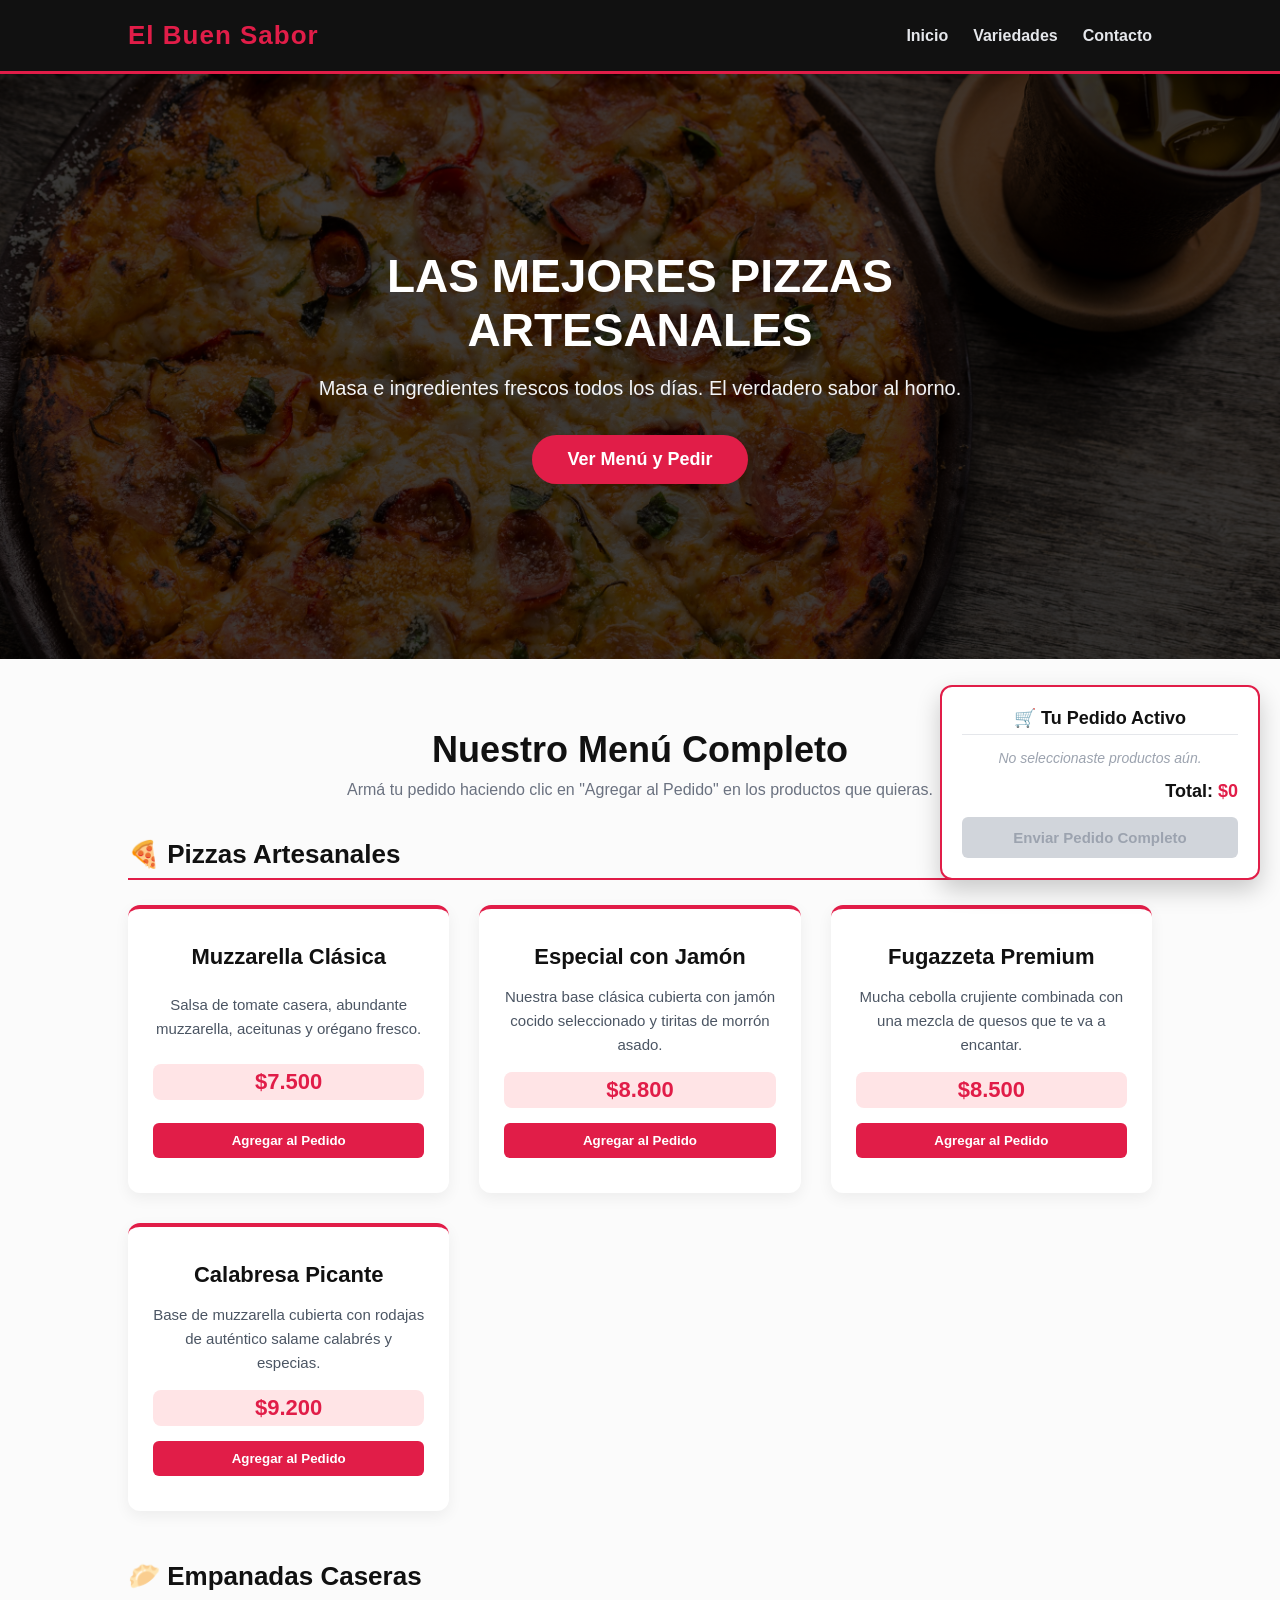
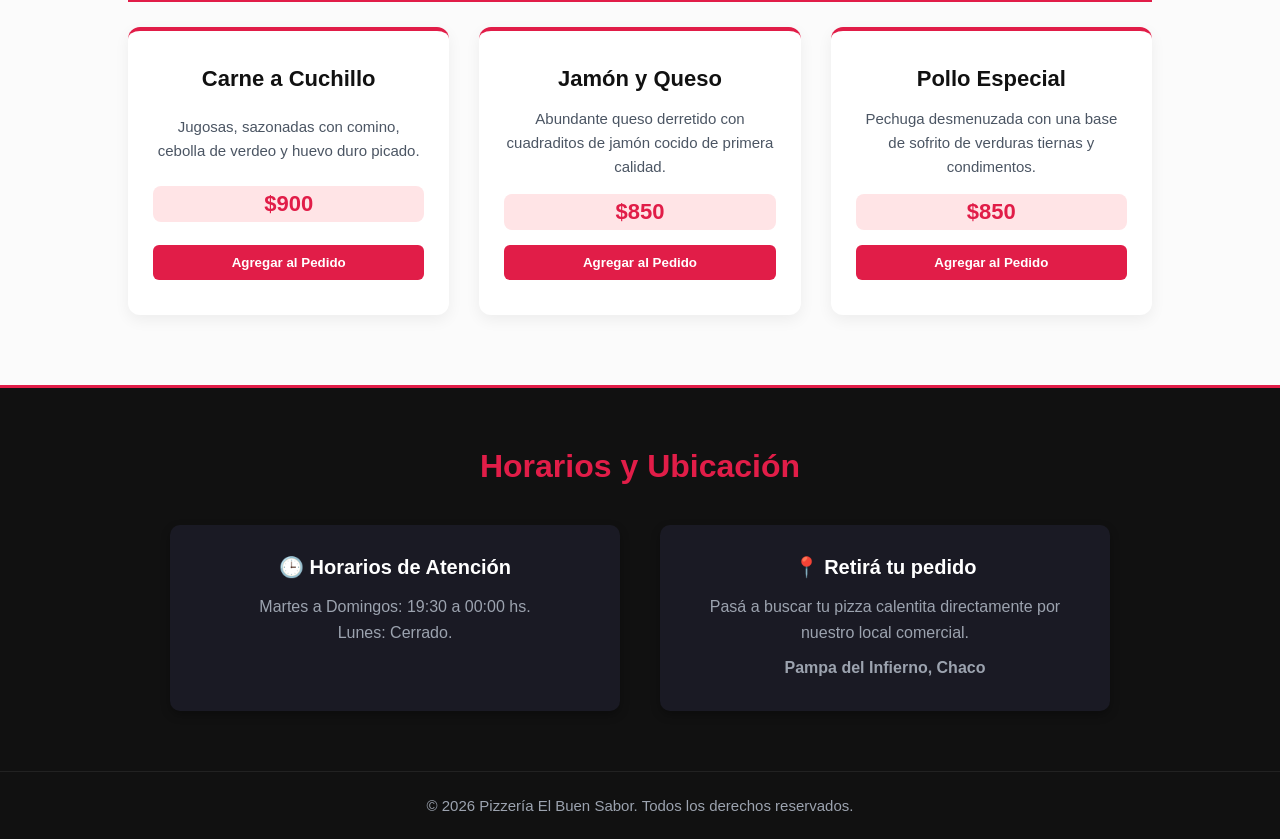
==== index.html @ 55f9e3a1 "Add files via upload" ====
<!DOCTYPE html>
<html lang="es">
<head>
    <meta charset="UTF-8">
    <meta name="viewport" content="width=device-width, initial-scale=1.0">
    <title>Pizzería El Buen Sabor</title>
    <link rel="stylesheet" href="styles.css">
</head>
<body>

    <!-- Navegación -->
    <header class="navbar">
        <div class="logo">El Buen Sabor</div>
        <nav>
            <ul class="nav-links">
                <li><a href="#inicio">Inicio</a></li>
                <li><a href="#variedades">Variedades</a></li>
                <li><a href="#contacto">Contacto</a></li>
            </ul>
        </nav>
    </header>

    <!-- Sección Principal (Hero) -->
    <section id="inicio" class="hero">
        <div class="hero-content">
            <h1>Las mejores pizzas artesanales</h1>
            <p>Masa e ingredientes frescos todos los días. El verdadero sabor al horno.</p>
            <a href="#variedades" class="btn">Ver Menú y Pedir</a>
        </div>
    </section>

    <!-- Menú / Variedades Interactivo -->
    <section id="variedades" class="services">
        <h2>Nuestro Menú Completo</h2>
        <p style="margin-bottom: 40px; color: #6b7280; font-size: 16px;">Armá tu pedido haciendo clic en "Agregar al Pedido" en los productos que quieras.</p>
        
        <!-- CATEGORÍA: PIZZAS -->
        <h3 class="menu-category-title">🍕 Pizzas Artesanales</h3>
        <div class="grid-container">
            <div class="card">
                <h3>Muzzarella Clásica</h3>
                <p>Salsa de tomate casera, abundante muzzarella, aceitunas y orégano fresco.</p>
                <div class="price">$7.500</div>
                <button class="btn-sm" onclick="agregarAlPedido('Muzzarella Clásica', 7500)">Agregar al Pedido</button>
            </div>
            <div class="card">
                <h3>Especial con Jamón</h3>
                <p>Nuestra base clásica cubierta con jamón cocido seleccionado y tiritas de morrón asado.</p>
                <div class="price">$8.800</div>
                <button class="btn-sm" onclick="agregarAlPedido('Especial con Jamón', 8800)">Agregar al Pedido</button>
            </div>
            <div class="card">
                <h3>Fugazzeta Premium</h3>
                <p>Mucha cebolla crujiente combinada con una mezcla de quesos que te va a encantar.</p>
                <div class="price">$8.500</div>
                <button class="btn-sm" onclick="agregarAlPedido('Fugazzeta Premium', 8500)">Agregar al Pedido</button>
            </div>
            <div class="card">
                <h3>Calabresa Picante</h3>
                <p>Base de muzzarella cubierta con rodajas de auténtico salame calabrés y especias.</p>
                <div class="price">$9.200</div>
                <button class="btn-sm" onclick="agregarAlPedido('Calabresa Picante', 9200)">Agregar al Pedido</button>
            </div>
        </div>

        <!-- CATEGORÍA: EMPANADAS -->
        <h3 class="menu-category-title" style="margin-top: 50px;">🥟 Empanadas Caseras</h3>
        <div class="grid-container">
            <div class="card">
                <h3>Carne a Cuchillo</h3>
                <p>Jugosas, sazonadas con comino, cebolla de verdeo y huevo duro picado.</p>
                <div class="price">$900</div>
                <button class="btn-sm" onclick="agregarAlPedido('Empanada Carne a Cuchillo', 900)">Agregar al Pedido</button>
            </div>
            <div class="card">
                <h3>Jamón y Queso</h3>
                <p>Abundante queso derretido con cuadraditos de jamón cocido de primera calidad.</p>
                <div class="price">$850</div>
                <button class="btn-sm" onclick="agregarAlPedido('Empanada Jamón y Queso', 850)">Agregar al Pedido</button>
            </div>
            <div class="card">
                <h3>Pollo Especial</h3>
                <p>Pechuga desmenuzada con una base de sofrito de verduras tiernas y condimentos.</p>
                <div class="price">$850</div>
                <button class="btn-sm" onclick="agregarAlPedido('Empanada Pollo Especial', 850)">Agregar al Pedido</button>
            </div>
        </div>
    </section>

    <!-- Sección de Horarios, Contacto y Dirección -->
    <section id="contacto" class="info-section">
        <h2>Horarios y Ubicación</h2>
        <div class="info-container">
            <div class="info-box">
                <h4>🕒 Horarios de Atención</h4>
                <p>Martes a Domingos: 19:30 a 00:00 hs.</p>
                <p>Lunes: Cerrado.</p>
            </div>
            <div class="info-box">
                <h4>📍 Retirá tu pedido</h4>
                <p>Pasá a buscar tu pizza calentita directamente por nuestro local comercial.</p>
                <p class="address-text">Pampa del Infierno, Chaco</p>
            </div>
        </div>
    </section>

    <!-- SECCIÓN FLOTANTE DEL CARRITO -->
    <div id="carrito-flotante" class="carrito-container">
        <h4>🛒 Tu Pedido Activo</h4>
        <ul id="lista-pedido">
            <li id="carrito-vacio-msg">No seleccionaste productos aún.</li>
        </ul>
        <div class="total-pedido">Total: <span id="total-precio">$0</span></div>
        <button id="btn-enviar-wa" class="btn-enviar" onclick="enviarPedidoWhatsApp()" disabled>Enviar Pedido Completo</button>
    </div>

    <footer>
        <p>&copy; 2026 Pizzería El Buen Sabor. Todos los derechos reservados.</p>
    </footer>

    <!-- INTERACTIVIDAD CON JAVASCRIPT SIN ERRORES -->
    <script>
        var pedido = [];
        var total = 0;

        function agregarAlPedido(nombre, precio) {
            var idUnico = Date.now() + Math.random();
            pedido.push({ id: idUnico, nombre: nombre, precio: precio });
            total = total + precio;
            actualizarInterfazCarrito();
        }

        function eliminarDelPedido(idProducto, precioProducto) {
            pedido = pedido.filter(function(item) {
                return item.id !== idProducto;
            });
            total = total - precioProducto;
            if (total < 0) {
                total = 0;
            }
            actualizarInterfazCarrito();
        }

        function actualizarInterfazCarrito() {
            var listaHTML = document.getElementById('lista-pedido');
            var totalHTML = document.getElementById('total-precio');
            var botonEnviar = document.getElementById('btn-enviar-wa');
            
            listaHTML.innerHTML = '';
            
            if (pedido.length === 0) {
                listaHTML.innerHTML = '<li id="carrito-vacio-msg">No seleccionaste productos aún.</li>';
                botonEnviar.disabled = true;
            } else {
                pedido.forEach(function(item) {
                    var li = document.createElement('li');
                    li.className = 'carrito-item';
                    
                    var span = document.createElement('span');
                    span.textContent = item.nombre + " - $" + item.precio;
                    
                    var botonEliminar = document.createElement('button');
                    botonEliminar.textContent = '❌';
                    botonEliminar.className = 'btn-eliminar';
                    botonEliminar.onclick = function() {
                        eliminarDelPedido(item.id, item.precio);
                    };
                    
                    li.appendChild(span);
                    li.appendChild(botonEliminar);
                    listaHTML.appendChild(li);
                });
                botonEnviar.disabled = false;
            }
            
            totalHTML.textContent = "$" + total;
        }

               function enviarPedidoWhatsApp() {
            if (pedido.length === 0) return;
            
            var mensaje = "¡Hola! Me gustaría realizar el siguiente pedido en Pizzería El Buen Sabor 🍕:\n\n";
            
            pedido.forEach(function(item, index) {
                mensaje = mensaje + (index + 1) + ". " + item.nombre + " ($" + item.precio + ")\n";
            });
            
            mensaje = mensaje + "\n💰 *Total a pagar:* $" + total + "\n\n¡Muchas gracias!";
            
            var textoLimpio = encodeURIComponent(mensaje);
            var urlFinal = "https://wa.me" + textoLimpio;
            
            // CAMBIO INFALIBLE: Cambia la página actual hacia WhatsApp de forma nativa sin abrir ventanas extrañas
            window.location.href = urlFinal;
        }

    </script>
</body>
</html>
---- styles.css ----
/* 1. Reseteo y Tipografia */
* {
    margin: 0;
    padding: 0;
    box-sizing: border-box;
    font-family: 'Segoe UI', Arial, sans-serif;
}

/* 2. Barra de Navegacion */
.navbar {
    display: flex;
    justify-content: space-between;
    align-items: center;
    background-color: #111111;
    padding: 20px 10%;
    color: white;
    border-bottom: 3px solid #e11d48;
}

.logo {
    font-size: 26px;
    font-weight: bold;
    color: #e11d48;
    letter-spacing: 1px;
}

.nav-links {
    list-style: none;
    display: flex;
    gap: 25px;
}

.nav-links a {
    color: #e5e7eb;
    text-decoration: none;
    font-weight: 600;
    transition: color 0.3s;
}

.nav-links a:hover {
    color: #e11d48;
}

/* 3. Seccion Principal (Hero) */
.hero {
    background: linear-gradient(rgba(0, 0, 0, 0.75), rgba(0, 0, 0, 0.75)), 
                url('fondo.jpg') no-repeat center center/cover;
    height: 65vh;
    display: flex;
    justify-content: center;
    align-items: center;
    text-align: center;
    color: white;
    padding: 0 20px;
}

.hero-content {
    max-width: 750px;
    margin: 0 auto;
}

.hero-content h1 {
    font-size: 46px;
    margin-bottom: 20px;
    color: #ffffff;
    text-transform: uppercase;
}

.hero-content p {
    font-size: 20px;
    margin-bottom: 35px;
    color: #f3f4f6;
}

.btn {
    display: inline-block;
    background-color: #e11d48;
    color: white;
    padding: 14px 35px;
    text-decoration: none;
    font-weight: bold;
    font-size: 18px;
    border-radius: 50px;
    transition: transform 0.3s, background 0.3s;
}

.btn:hover {
    background-color: #be123c;
    transform: scale(1.05);
}

/* 4. Seccion de Especialidades */
.services {
    padding: 70px 10%;
    text-align: center;
    background-color: #fbfbfb;
}

.services h2 {
    margin-bottom: 10px;
    font-size: 36px;
    color: #111111;
}

.menu-category-title {
    font-size: 26px;
    color: #111111;
    margin-top: 40px;
    margin-bottom: 25px;
    text-align: left;
    border-bottom: 2px solid #e11d48;
    padding-bottom: 8px;
    font-weight: 700;
}

.grid-container {
    display: grid;
    grid-template-columns: repeat(auto-fit, minmax(280px, 1fr));
    gap: 30px;
}

.card {
    background-color: white;
    padding: 35px 25px;
    border-radius: 12px;
    box-shadow: 0 5px 15px rgba(0, 0, 0, 0.06);
    border-top: 4px solid #e11d48;
    text-align: center;
    
    /* NUEVO: Esto estira el contenido y empuja el botón abajo */
    display: flex;
    flex-direction: column;
    justify-content: space-between;
}


.card h3 {
    margin-bottom: 15px;
    font-size: 22px;
    color: #111111;
}

.card p {
    color: #4b5563;
    line-height: 1.6;
    font-size: 15px;
    margin-bottom: 15px;
}

.price {
    display: inline-block;
    font-size: 22px;
    font-weight: bold;
    color: #e11d48;
    background-color: #ffe4e6;
    padding: 5px 15px;
    border-radius: 8px;
    margin-bottom: 15px;
}

.btn-sm {
    display: block;
    width: 100%;
    background-color: #e11d48;
    color: white;
    padding: 10px;
    border: none;
    font-weight: bold;
    border-radius: 6px;
    cursor: pointer;
    transition: background 0.3s;
}

.btn-sm:hover {
    background-color: #be123c;
}

/* 5. Seccion de Informacion (Horarios) */
.info-section {
    padding: 60px 10%;
    text-align: center;
    background-color: #111111;
    color: white;
    border-top: 3px solid #e11d48;
}

.info-section h2 {
    margin-bottom: 40px;
    font-size: 32px;
    color: #e11d48;
}

.info-container {
    display: flex;
    justify-content: center;
    gap: 40px;
    flex-wrap: wrap;
}

.info-box {
    background-color: #1a1a24;
    padding: 30px;
    border-radius: 10px;
    min-width: 280px;
    flex: 1;
    max-width: 450px;
    box-shadow: 0 4px 10px rgba(0,0,0,0.3);
}

.info-box h4 {
    color: white;
    font-size: 20px;
    margin-bottom: 15px;
}

.info-box p {
    color: #9ca3af;
    line-height: 1.6;
    font-size: 16px;
}

.address-text {
    margin-top: 10px;
    font-weight: bold;
    color: #ffffff;
}

/* 6. Contenedor Flotante del Carrito Fijo */
.carrito-container {
    position: fixed;
    bottom: 20px;
    right: 20px;
    background-color: #ffffff;
    border: 2px solid #e11d48;
    border-radius: 12px;
    width: 320px;
    max-height: 400px;
    padding: 20px;
    box-shadow: 0 10px 25px rgba(0,0,0,0.2);
    z-index: 1000;
    display: flex;
    flex-direction: column;
}

.carrito-container h4 {
    color: #111111;
    font-size: 18px;
    margin-bottom: 15px;
    border-bottom: 1px solid #e5e7eb;
    padding-bottom: 5px;
    text-align: center;
}

#lista-pedido {
    list-style: none;
    overflow-y: auto;
    margin-bottom: 15px;
    max-height: 180px;
}

.carrito-item {
    display: flex;
    justify-content: space-between;
    align-items: center;
    font-size: 14px;
    color: #374151;
    margin-bottom: 8px;
    border-left: 3px solid #e11d48;
    padding-left: 8px;
    text-align: left;
}

.btn-eliminar {
    background: none;
    border: none;
    cursor: pointer;
    font-size: 12px;
    padding: 2px 5px;
    border-radius: 4px;
}

.btn-eliminar:hover {
    background-color: #f3f4f6;
}

#carrito-vacio-msg {
    font-size: 14px;
    color: #9ca3af;
    font-style: italic;
    text-align: center;
}

.total-pedido {
    font-size: 18px;
    font-weight: bold;
    color: #111111;
    margin-bottom: 15px;
    text-align: right;
}

.total-pedido span {
    color: #e11d48;
}

.btn-enviar {
    background-color: #25d366;
    color: white;
    border: none;
    padding: 12px;
    font-weight: bold;
    font-size: 15px;
    border-radius: 6px;
    cursor: pointer;
    width: 100%;
    transition: background 0.3s;
}

.btn-enviar:hover:not(:disabled) {
    background-color: #1ebd58;
}

.btn-enviar:disabled {
    background-color: #d1d5db;
    color: #9ca3af;
    cursor: not-allowed;
}

/* 7. Pie de Pagina */
footer {
    background-color: #111111;
    color: #9ca3af;
    text-align: center;
    padding: 25px;
    font-size: 15px;
    border-top: 1px solid #222222;
}
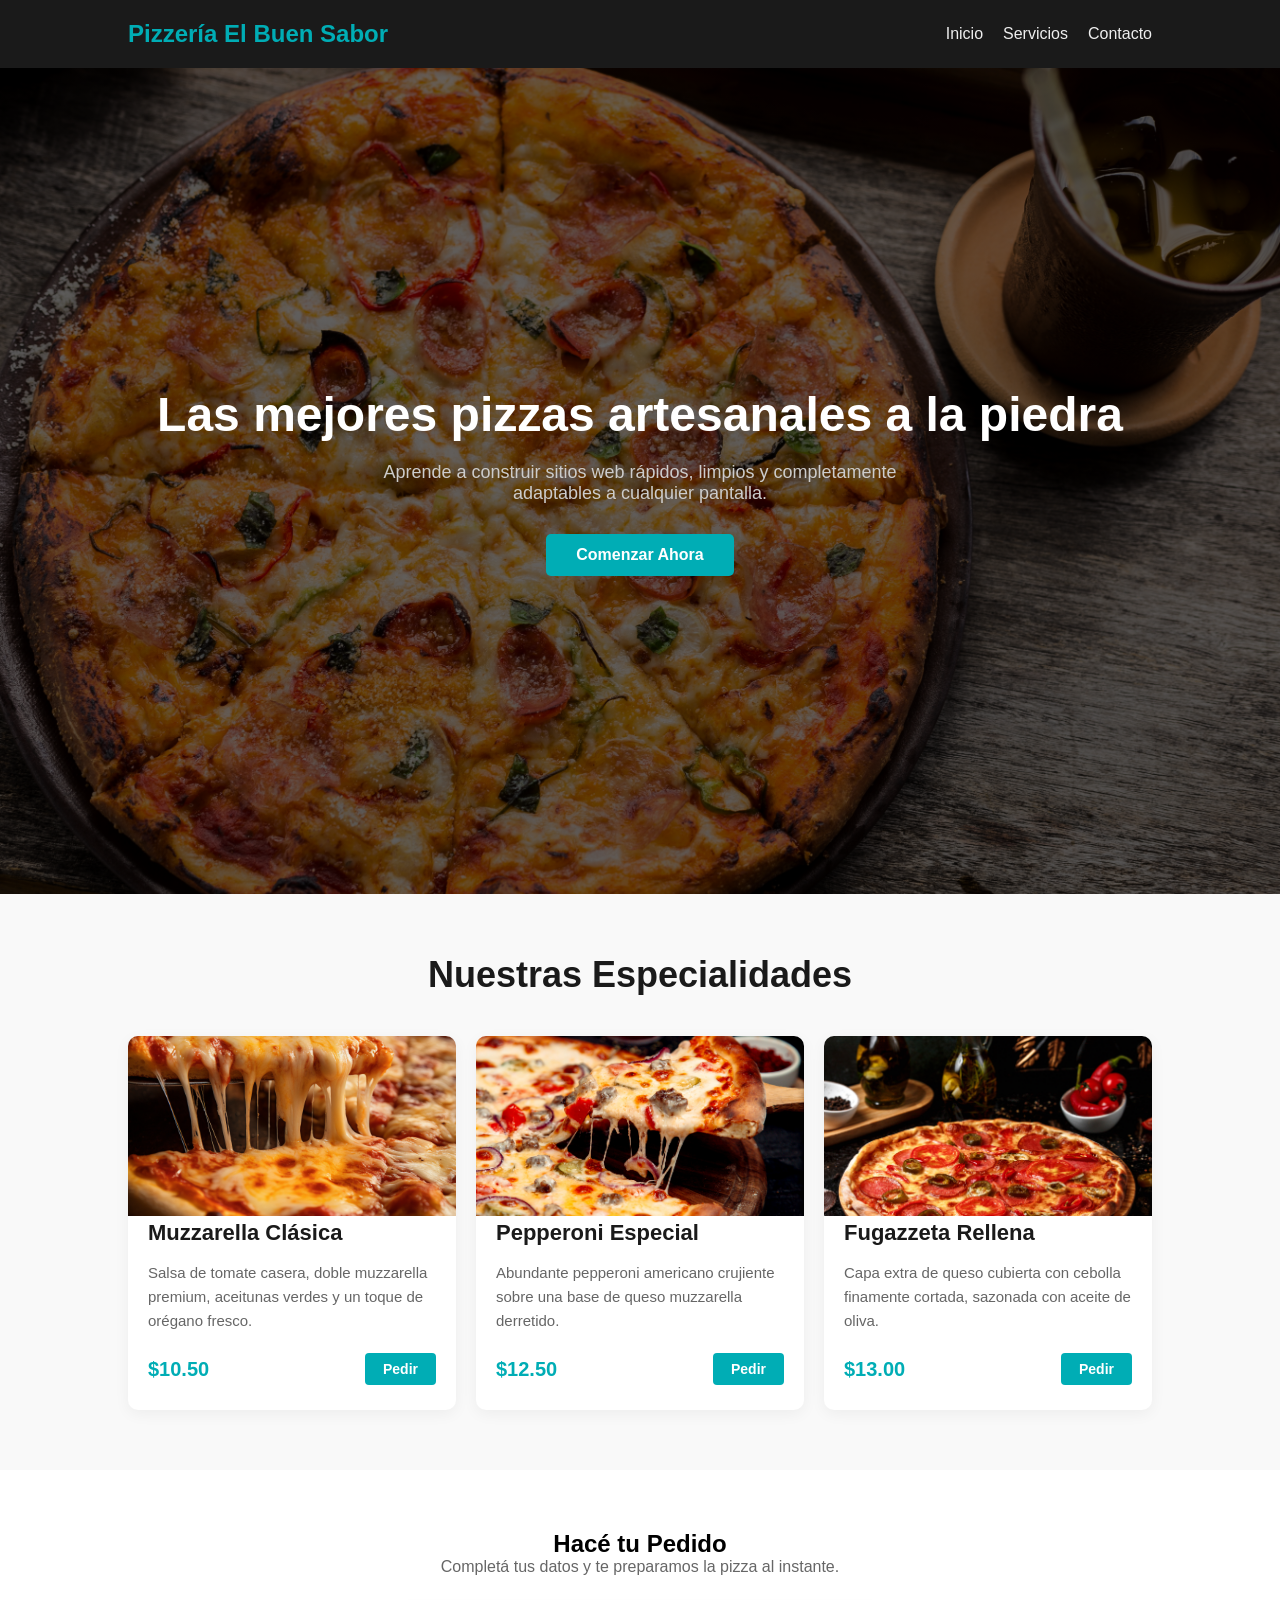
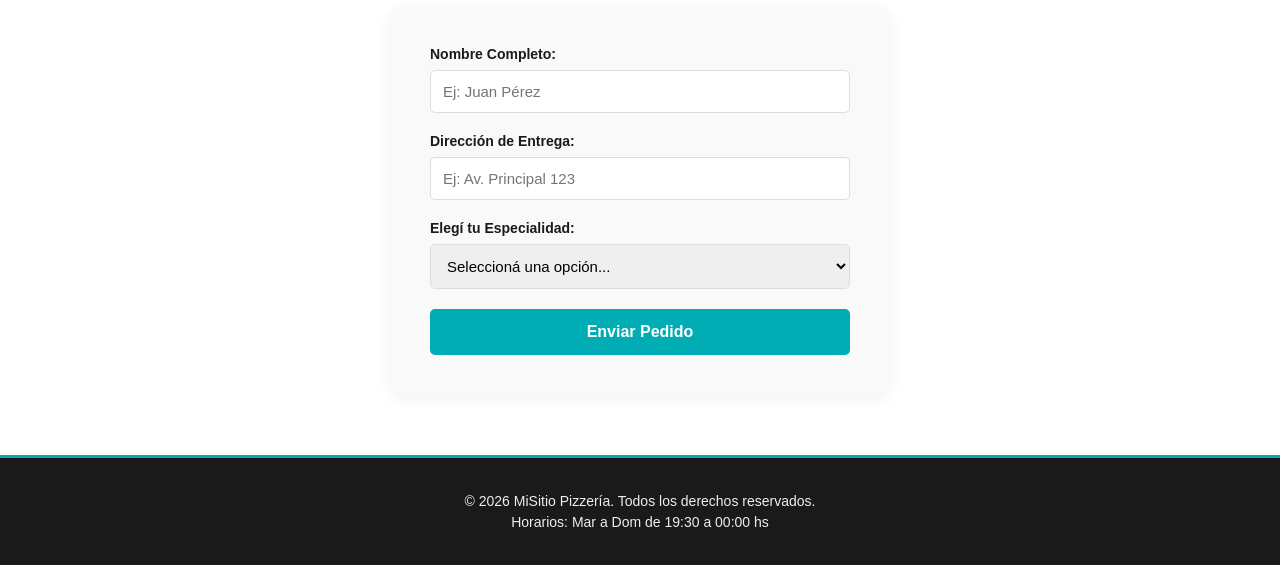
==== commit d1fbdb67: "Add files via upload" ====
--- a/index.html
+++ b/index.html
@@ -3,197 +3,112 @@
 <head>
     <meta charset="UTF-8">
     <meta name="viewport" content="width=device-width, initial-scale=1.0">
-    <title>Pizzería El Buen Sabor</title>
-    <link rel="stylesheet" href="styles.css">
+    <title>Mi Primera Página Web</title>
+    <link rel="stylesheet" href="style.css">
 </head>
 <body>
 
-    <!-- Navegación -->
+    <!-- Menú de navegación -->
     <header class="navbar">
-        <div class="logo">El Buen Sabor</div>
+        <div class="logo">Pizzería El Buen Sabor</div>
         <nav>
-            <ul class="nav-links">
-                <li><a href="#inicio">Inicio</a></li>
-                <li><a href="#variedades">Variedades</a></li>
-                <li><a href="#contacto">Contacto</a></li>
-            </ul>
-        </nav>
+<ul class="nav-links">
+    <li><a href="index.html">Inicio</a></li>
+    <li><a href="#especialidades">Servicios</a></li>
+    <li><a href="contacto.html">Contacto</a></li>
+</ul>
+
     </header>
 
     <!-- Sección Principal (Hero) -->
-    <section id="inicio" class="hero">
+    <section class="hero">
         <div class="hero-content">
-            <h1>Las mejores pizzas artesanales</h1>
-            <p>Masa e ingredientes frescos todos los días. El verdadero sabor al horno.</p>
-            <a href="#variedades" class="btn">Ver Menú y Pedir</a>
+            <h1>Las mejores pizzas artesanales a la piedra</h1>
+            <p>Aprende a construir sitios web rápidos, limpios y completamente adaptables a cualquier pantalla.</p>
+            <a href="#" class="btn">Comenzar Ahora</a>
         </div>
     </section>
+    <!-- Sección de Menú / Productos -->
+       <!-- Sección de Menú / Productos Actualizada -->
+    <section class="menu-section">
+        <h2>Nuestras Especialidades</h2>
+        <div class="cards-container">
+            
+            <!-- Tarjeta 1 -->
+            <div class="card">
+                <img src="pizza1.jpg" alt="Muzzarella" class="card-img">
+                <h3>Muzzarella Clásica</h3>
+                <p>Salsa de tomate casera, doble muzzarella premium, aceitunas verdes y un toque de orégano fresco.</p>
+                <div class="card-footer-item">
+                    <span class="price">$10.50</span>
+                    <a href="#" class="btn-card">Pedir</a>
+                </div>
+            </div>
 
-    <!-- Menú / Variedades Interactivo -->
-    <section id="variedades" class="services">
-        <h2>Nuestro Menú Completo</h2>
-        <p style="margin-bottom: 40px; color: #6b7280; font-size: 16px;">Armá tu pedido haciendo clic en "Agregar al Pedido" en los productos que quieras.</p>
-        
-        <!-- CATEGORÍA: PIZZAS -->
-        <h3 class="menu-category-title">🍕 Pizzas Artesanales</h3>
-        <div class="grid-container">
+            <!-- Tarjeta 2 -->
             <div class="card">
-                <h3>Muzzarella Clásica</h3>
-                <p>Salsa de tomate casera, abundante muzzarella, aceitunas y orégano fresco.</p>
-                <div class="price">$7.500</div>
-                <button class="btn-sm" onclick="agregarAlPedido('Muzzarella Clásica', 7500)">Agregar al Pedido</button>
+                <img src="pizza2.jpg" alt="Pepperoni" class="card-img">
+                <h3>Pepperoni Especial</h3>
+                <p>Abundante pepperoni americano crujiente sobre una base de queso muzzarella derretido.</p>
+                <div class="card-footer-item">
+                    <span class="price">$12.50</span>
+                    <a href="#" class="btn-card">Pedir</a>
+                </div>
             </div>
+
+            <!-- Tarjeta 3 -->
             <div class="card">
-                <h3>Especial con Jamón</h3>
-                <p>Nuestra base clásica cubierta con jamón cocido seleccionado y tiritas de morrón asado.</p>
-                <div class="price">$8.800</div>
-                <button class="btn-sm" onclick="agregarAlPedido('Especial con Jamón', 8800)">Agregar al Pedido</button>
+                <img src="pizza3.jpg" alt="Fugazzeta" class="card-img">
+                <h3>Fugazzeta Rellena</h3>
+                <p>Capa extra de queso cubierta con cebolla finamente cortada, sazonada con aceite de oliva.</p>
+                <div class="card-footer-item">
+                    <span class="price">$13.00</span>
+                    <a href="#" class="btn-card">Pedir</a>
+                </div>
             </div>
-            <div class="card">
-                <h3>Fugazzeta Premium</h3>
-                <p>Mucha cebolla crujiente combinada con una mezcla de quesos que te va a encantar.</p>
-                <div class="price">$8.500</div>
-                <button class="btn-sm" onclick="agregarAlPedido('Fugazzeta Premium', 8500)">Agregar al Pedido</button>
-            </div>
-            <div class="card">
-                <h3>Calabresa Picante</h3>
-                <p>Base de muzzarella cubierta con rodajas de auténtico salame calabrés y especias.</p>
-                <div class="price">$9.200</div>
-                <button class="btn-sm" onclick="agregarAlPedido('Calabresa Picante', 9200)">Agregar al Pedido</button>
-            </div>
-        </div>
 
-        <!-- CATEGORÍA: EMPANADAS -->
-        <h3 class="menu-category-title" style="margin-top: 50px;">🥟 Empanadas Caseras</h3>
-        <div class="grid-container">
-            <div class="card">
-                <h3>Carne a Cuchillo</h3>
-                <p>Jugosas, sazonadas con comino, cebolla de verdeo y huevo duro picado.</p>
-                <div class="price">$900</div>
-                <button class="btn-sm" onclick="agregarAlPedido('Empanada Carne a Cuchillo', 900)">Agregar al Pedido</button>
-            </div>
-            <div class="card">
-                <h3>Jamón y Queso</h3>
-                <p>Abundante queso derretido con cuadraditos de jamón cocido de primera calidad.</p>
-                <div class="price">$850</div>
-                <button class="btn-sm" onclick="agregarAlPedido('Empanada Jamón y Queso', 850)">Agregar al Pedido</button>
-            </div>
-            <div class="card">
-                <h3>Pollo Especial</h3>
-                <p>Pechuga desmenuzada con una base de sofrito de verduras tiernas y condimentos.</p>
-                <div class="price">$850</div>
-                <button class="btn-sm" onclick="agregarAlPedido('Empanada Pollo Especial', 850)">Agregar al Pedido</button>
-            </div>
         </div>
     </section>
+        <!-- Sección del Formulario de Pedido -->
+    <section class="order-section">
+        <h2>Hacé tu Pedido</h2>
+        <p class="order-subtitle">Completá tus datos y te preparamos la pizza al instante.</p>
+        
+        <form class="order-form">
+            <div class="form-group">
+                <label for="name">Nombre Completo:</label>
+                <input type="text" id="name" placeholder="Ej: Juan Pérez" required>
+            </div>
 
-    <!-- Sección de Horarios, Contacto y Dirección -->
-    <section id="contacto" class="info-section">
-        <h2>Horarios y Ubicación</h2>
-        <div class="info-container">
-            <div class="info-box">
-                <h4>🕒 Horarios de Atención</h4>
-                <p>Martes a Domingos: 19:30 a 00:00 hs.</p>
-                <p>Lunes: Cerrado.</p>
+            <div class="form-group">
+                <label for="address">Dirección de Entrega:</label>
+                <input type="text" id="address" placeholder="Ej: Av. Principal 123" required>
             </div>
-            <div class="info-box">
-                <h4>📍 Retirá tu pedido</h4>
-                <p>Pasá a buscar tu pizza calentita directamente por nuestro local comercial.</p>
-                <p class="address-text">Pampa del Infierno, Chaco</p>
+
+            <div class="form-group">
+                <label for="pizza-select">Elegí tu Especialidad:</label>
+                <select id="pizza-select" required>
+                    <option value="" disabled selected>Seleccioná una opción...</option>
+                    <option value="muzzarella">Muzzarella Clásica</option>
+                    <option value="pepperoni">Pepperoni Especial</option>
+                    <option value="fugazzeta">Fugazzeta Rellena</option>
+                </select>
             </div>
-        </div>
+
+            <button type="submit" class="btn-submit">Enviar Pedido</button>
+        </form>
     </section>
 
-    <!-- SECCIÓN FLOTANTE DEL CARRITO -->
-    <div id="carrito-flotante" class="carrito-container">
-        <h4>🛒 Tu Pedido Activo</h4>
-        <ul id="lista-pedido">
-            <li id="carrito-vacio-msg">No seleccionaste productos aún.</li>
-        </ul>
-        <div class="total-pedido">Total: <span id="total-precio">$0</span></div>
-        <button id="btn-enviar-wa" class="btn-enviar" onclick="enviarPedidoWhatsApp()" disabled>Enviar Pedido Completo</button>
-    </div>
 
-    <footer>
-        <p>&copy; 2026 Pizzería El Buen Sabor. Todos los derechos reservados.</p>
+    <!-- Pie de Página (Footer) -->
+    <footer class="footer">
+        <div class="footer-content">
+            <p>&copy; 2026 MiSitio Pizzería. Todos los derechos reservados.</p>
+            <p>Horarios: Mar a Dom de 19:30 a 00:00 hs</p>
+        </div>
     </footer>
+    <script src="script.js"></script>
+</body>
 
-    <!-- INTERACTIVIDAD CON JAVASCRIPT SIN ERRORES -->
-    <script>
-        var pedido = [];
-        var total = 0;
-
-        function agregarAlPedido(nombre, precio) {
-            var idUnico = Date.now() + Math.random();
-            pedido.push({ id: idUnico, nombre: nombre, precio: precio });
-            total = total + precio;
-            actualizarInterfazCarrito();
-        }
-
-        function eliminarDelPedido(idProducto, precioProducto) {
-            pedido = pedido.filter(function(item) {
-                return item.id !== idProducto;
-            });
-            total = total - precioProducto;
-            if (total < 0) {
-                total = 0;
-            }
-            actualizarInterfazCarrito();
-        }
-
-        function actualizarInterfazCarrito() {
-            var listaHTML = document.getElementById('lista-pedido');
-            var totalHTML = document.getElementById('total-precio');
-            var botonEnviar = document.getElementById('btn-enviar-wa');
-            
-            listaHTML.innerHTML = '';
-            
-            if (pedido.length === 0) {
-                listaHTML.innerHTML = '<li id="carrito-vacio-msg">No seleccionaste productos aún.</li>';
-                botonEnviar.disabled = true;
-            } else {
-                pedido.forEach(function(item) {
-                    var li = document.createElement('li');
-                    li.className = 'carrito-item';
-                    
-                    var span = document.createElement('span');
-                    span.textContent = item.nombre + " - $" + item.precio;
-                    
-                    var botonEliminar = document.createElement('button');
-                    botonEliminar.textContent = '❌';
-                    botonEliminar.className = 'btn-eliminar';
-                    botonEliminar.onclick = function() {
-                        eliminarDelPedido(item.id, item.precio);
-                    };
-                    
-                    li.appendChild(span);
-                    li.appendChild(botonEliminar);
-                    listaHTML.appendChild(li);
-                });
-                botonEnviar.disabled = false;
-            }
-            
-            totalHTML.textContent = "$" + total;
-        }
-
-               function enviarPedidoWhatsApp() {
-            if (pedido.length === 0) return;
-            
-            var mensaje = "¡Hola! Me gustaría realizar el siguiente pedido en Pizzería El Buen Sabor 🍕:\n\n";
-            
-            pedido.forEach(function(item, index) {
-                mensaje = mensaje + (index + 1) + ". " + item.nombre + " ($" + item.precio + ")\n";
-            });
-            
-            mensaje = mensaje + "\n💰 *Total a pagar:* $" + total + "\n\n¡Muchas gracias!";
-            
-            var textoLimpio = encodeURIComponent(mensaje);
-            var urlFinal = "https://wa.me" + textoLimpio;
-            
-            // CAMBIO INFALIBLE: Cambia la página actual hacia WhatsApp de forma nativa sin abrir ventanas extrañas
-            window.location.href = urlFinal;
-        }
-
-    </script>
 </body>
 </html>
--- a/style.css
+++ b/style.css
@@ -0,0 +1,373 @@
+/* Reseteo básico para limpiar márgenes del navegador */
+* {
+    margin: 0;
+    padding: 0;
+    box-sizing: border-box;
+    font-family: 'Segoe UI', Tahoma, Geneva, Verdana, sans-serif;
+}
+
+/* Estilos de la Barra de Navegación */
+.navbar {
+    display: flex;
+    justify-content: space-between;
+    align-items: center;
+    padding: 20px 10%;
+    background-color: #1a1a1a;
+    color: white;
+}
+
+.logo {
+    font-size: 24px;
+    font-weight: bold;
+    color: #00adb5;
+}
+
+.nav-links {
+    list-style: none;
+    display: flex;
+}
+
+.nav-links li {
+    margin-left: 20px;
+}
+
+.nav-links a {
+    color: #eeeeee;
+    text-decoration: none;
+    font-size: 16px;
+    transition: color 0.3s;
+}
+
+.nav-links a:hover {
+    color: #00adb5;
+}
+
+
+    /* Cambia height por min-height en tu clase .hero */
+.hero {
+    min-height: calc(100vh - 74px); 
+    /* ... el resto del código queda igual ... */
+
+    background: linear-gradient(rgba(0,0,0,0.6), rgba(0,0,0,0.6)), url('fondo.jpg') no-repeat center center/cover;
+
+    display: flex;
+    justify-content: center;
+    align-items: center;
+    text-align: center;
+    color: white;
+    padding: 0 20px;
+}
+
+.hero-content h1 {
+    font-size: 48px;
+    margin-bottom: 20px;
+}
+
+.hero-content p {
+    font-size: 18px;
+    max-width: 600px;
+    margin: 0 auto 30px auto;
+    color: #ccc;
+}
+
+/* Botón llamativo */
+.btn {
+    display: inline-block;
+    padding: 12px 30px;
+    background-color: #00adb5;
+    color: white;
+    text-decoration: none;
+    border-radius: 5px;
+    font-weight: bold;
+    transition: background 0.3s, transform 0.2s;
+}
+
+.btn:hover {
+    background-color: #007c82;
+    transform: scale(1.05);
+}
+/* Estilos para la sección del Menú */
+.menu-section {
+    padding: 60px 10%;
+    background-color: #f9f9f9;
+    text-align: center;
+}
+
+.menu-section h2 {
+    font-size: 36px;
+    color: #1a1a1a;
+    margin-bottom: 40px;
+    position: relative;
+}
+
+/* Contenedor que alinea las tarjetas de forma horizontal */
+.cards-container {
+    display: flex;
+    justify-content: space-between;
+    gap: 20px;
+    flex-wrap: wrap; /* Permite que bajen si no entran en pantallas chicas */
+}
+
+/* Estilo individual de cada Tarjeta */
+.card {
+    background-color: white;
+    flex: 1; /* Distribuye el espacio equitativamente */
+    min-width: 250px; /* Evita que se encojan demasiado */
+    padding: 30px;
+    border-radius: 10px;
+    box-shadow: 0 4px 15px rgba(0, 0, 0, 0.05); /* Sombra sutil */
+    transition: transform 0.3s, box-shadow 0.3s;
+    text-align: left;
+}
+
+/* Efecto visual al pasar el mouse por encima */
+.card:hover {
+    transform: translateY(-5px);
+    box-shadow: 0 8px 25px rgba(0, 0, 0, 0.15);
+}
+
+.card h3 {
+    font-size: 22px;
+    color: #1a1a1a;
+    margin-bottom: 15px;
+}
+
+.card p {
+    font-size: 15px;
+    color: #666;
+    line-height: 1.6;
+    margin-bottom: 20px;
+}
+
+.card .price {
+    display: block;
+    font-size: 20px;
+    font-weight: bold;
+    color: #00adb5;
+}
+/* Estilos del Pie de Página */
+.footer {
+    background-color: #1a1a1a;
+    color: #eeeeee;
+    text-align: center;
+    padding: 30px 20px;
+    font-size: 14px;
+    border-top: 3px solid #00adb5;
+}
+
+.footer-content p {
+    margin: 5px 0;
+}
+/* Quitar el relleno extra de la tarjeta para que la imagen toque los bordes */
+.card {
+    padding: 0 0 25px 0; /* Solo dejamos espacio abajo y a los lados del texto */
+    overflow: hidden; /* Evita que la imagen se salga de las esquinas redondeadas */
+}
+
+/* Estilos de la imagen de la tarjeta */
+.card-img {
+    width: 100%;
+    height: 180px;
+    object-fit: cover; /* Recorta la imagen armónicamente sin deformarla */
+}
+
+/* Margen para los textos internos ahora que quitamos el padding global */
+.card h3, .card p, .card .card-footer-item {
+    padding: 0 20px;
+}
+
+/* Contenedor para alinear el precio y el botón en la misma línea */
+.card-footer-item {
+    display: flex;
+    justify-content: space-between;
+    align-items: center;
+    margin-top: 15px;
+}
+
+/* Botón pequeño para las tarjetas */
+.btn-card {
+    display: inline-block;
+    padding: 8px 18px;
+    background-color: #00adb5;
+    color: white;
+    text-decoration: none;
+    border-radius: 4px;
+    font-weight: bold;
+    font-size: 14px;
+    transition: background 0.3s;
+}
+
+.btn-card:hover {
+    background-color: #1a1a1a; /* Cambia a negro al pasar el cursor */
+}
+/* --- Estilos para la Nueva Página de Contacto --- */
+.contacto-container {
+    padding: 80px 10%;
+    text-align: center;
+    background-color: #ffffff;
+    min-height: calc(100vh - 148px); /* Centra el contenido verticalmente en la pantalla */
+}
+
+.contacto-container h2 {
+    font-size: 36px;
+    margin-bottom: 10px;
+    color: #1a1a1a;
+}
+
+.contacto-container p {
+    color: #666;
+    margin-bottom: 40px;
+}
+
+.contacto-info {
+    display: flex;
+    justify-content: space-between;
+    gap: 20px;
+    flex-wrap: wrap;
+}
+
+.info-box {
+    background-color: #f9f9f9;
+    flex: 1;
+    min-width: 250px;
+    padding: 30px;
+    border-radius: 8px;
+    border-bottom: 4px solid #00adb5;
+    transition: transform 0.3s ease, background-color 0.3s ease;
+}
+
+/* --- EFECTOS DE TRANSICIÓN AVANZADOS (Toque Tecnológico) --- */
+
+/* Animación en los cuadros de información de contacto */
+.info-box:hover {
+    transform: translateY(-8px);
+    background-color: #1a1a1a;
+    color: white;
+}
+.info-box:hover p {
+    color: #ccc;
+}
+
+/* Suavizado general para enlaces y elementos interactivos */
+a, .btn, .btn-card, .btn-submit, .card {
+    transition: all 0.3s cubic-bezier(0.25, 0.8, 0.25, 1) !important;
+}
+
+/* Animación de Zoom Suave para las imágenes de las pizzas al pasar el mouse */
+.card {
+    cursor: pointer;
+}
+.card:hover .card-img {
+    transform: scale(1.05);
+}
+.card-img {
+    transition: transform 0.5s ease;
+}
+
+/* ==========================================
+   DISEÑO RESPONSIVO (Para Celulares y Tablets)
+   ========================================== */
+
+@media (max-width: 768px) {
+    
+    /* 1. Modificaciones en el Menú Superior */
+    .navbar {
+        flex-direction: column; /* Alinea el logo y los enlaces uno abajo del otro */
+        gap: 15px;
+        padding: 15px 5%;
+    }
+
+    .nav-links li {
+        margin: 0 10px; /* Distribuye el espacio de forma pareja en horizontal */
+    }
+
+    /* 2. Modificaciones en la Sección Principal */
+    .hero-content h1 {
+        font-size: 32px; /* Reduce el tamaño del título para que no se corte */
+    }
+
+    .hero-content p {
+        font-size: 16px;
+    }
+
+    /* 3. Modificaciones en las Tarjetas de Especialidades */
+    .cards-container {
+        flex-direction: column; /* Apila las tarjetas verticalmente */
+        gap: 30px; /* Deja más separación entre una tarjeta y otra */
+    }
+
+    .card {
+        width: 100%; /* Cada tarjeta ocupa todo el ancho disponible */
+    }
+}
+/* Estilos de la Sección del Formulario */
+.order-section {
+    padding: 60px 10%;
+    background-color: #ffffff;
+    text-align: center;
+}
+
+.order-subtitle {
+    color: #666;
+    margin-bottom: 30px;
+    font-size: 16px;
+}
+
+/* Caja contenedora del formulario */
+.order-form {
+    max-width: 500px;
+    margin: 0 auto;
+    text-align: left;
+    background: #f9f9f9;
+    padding: 40px;
+    border-radius: 10px;
+    box-shadow: 0 4px 15px rgba(0,0,0,0.05);
+}
+
+/* Grupos de campos */
+.form-group {
+    margin-bottom: 20px;
+    display: flex;
+    flex-direction: column;
+}
+
+.form-group label {
+    font-weight: bold;
+    margin-bottom: 8px;
+    color: #1a1a1a;
+    font-size: 14px;
+}
+
+/* Campos de entrada (inputs) y lista desplegable (select) */
+.form-group input, .form-group select {
+    padding: 12px;
+    border: 1px solid #ddd;
+    border-radius: 5px;
+    font-size: 15px;
+    outline: none;
+    transition: border-color 0.3s;
+}
+
+/* Efecto cuando el usuario hace clic para escribir */
+.form-group input:focus, .form-group select:focus {
+    border-color: #00adb5;
+}
+
+/* Botón de envío completo */
+.btn-submit {
+    display: block;
+    width: 100%;
+    padding: 14px;
+    background-color: #00adb5;
+    color: white;
+    border: none;
+    border-radius: 5px;
+    font-size: 16px;
+    font-weight: bold;
+    cursor: pointer;
+    transition: background 0.3s;
+}
+
+.btn-submit:hover {
+    background-color: #1a1a1a;
+}
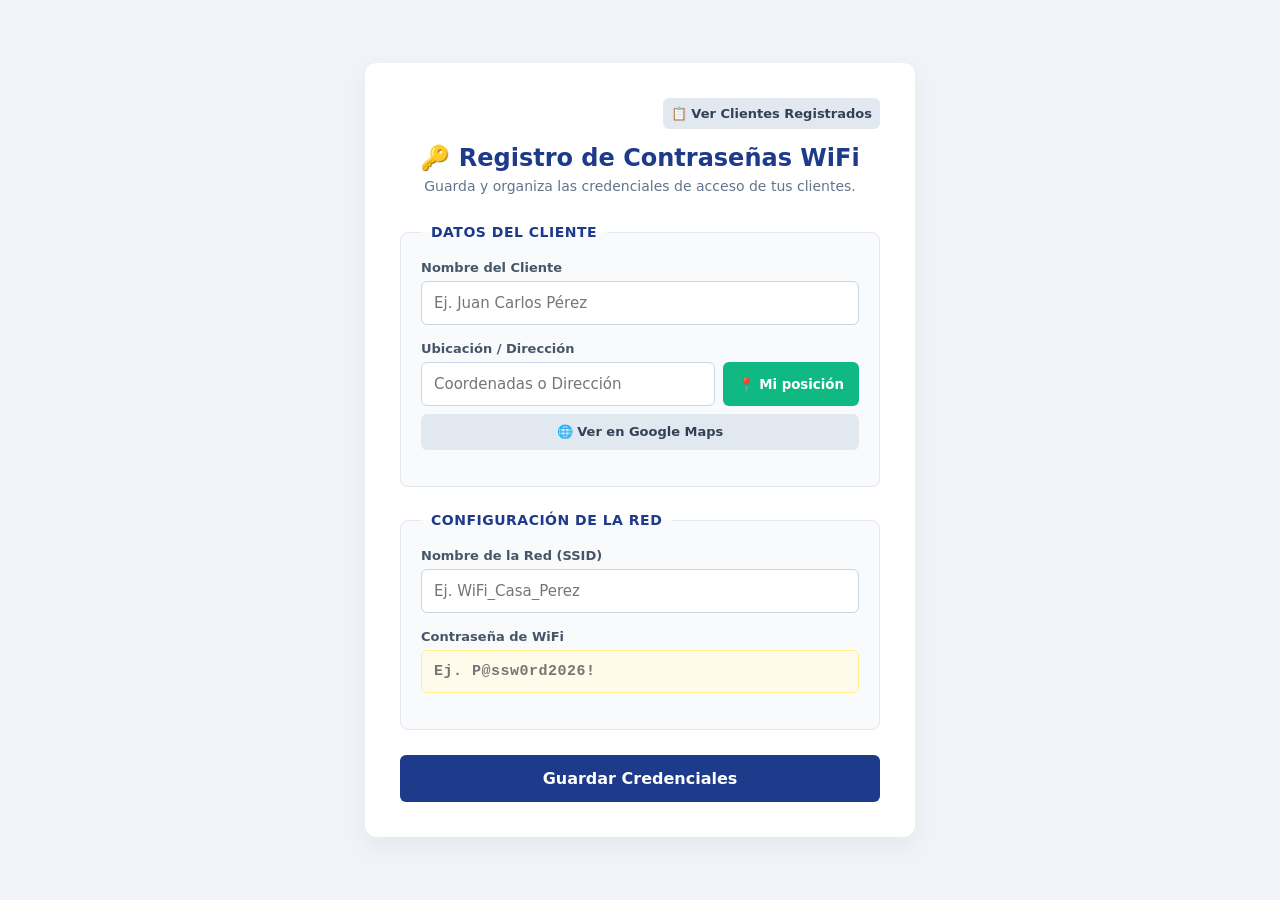
==== commit 932833b1: "Add files via upload" ====
--- a/index.html
+++ b/index.html
@@ -3,112 +3,124 @@
 <head>
     <meta charset="UTF-8">
     <meta name="viewport" content="width=device-width, initial-scale=1.0">
-    <title>Mi Primera Página Web</title>
+    <title>Registro de Redes WiFi</title>
     <link rel="stylesheet" href="style.css">
 </head>
 <body>
 
-    <!-- Menú de navegación -->
-    <header class="navbar">
-        <div class="logo">Pizzería El Buen Sabor</div>
-        <nav>
-<ul class="nav-links">
-    <li><a href="index.html">Inicio</a></li>
-    <li><a href="#especialidades">Servicios</a></li>
-    <li><a href="contacto.html">Contacto</a></li>
-</ul>
+    <div class="form-container">
+        <div style="text-align: right; margin-bottom: 15px;">
+            <a href="registros.html" class="btn-secondary" style="text-decoration: none; display: inline-block;">📋 Ver Clientes Registrados</a>
+        </div>
 
-    </header>
+        <div class="form-header">
+            <h2>🔑 Registro de Contraseñas WiFi</h2>
+            <p>Guarda y organiza las credenciales de acceso de tus clientes.</p>
+        </div>
+        
+        <form id="wifiForm">
+            <!-- SECCIÓN: DATOS DEL CLIENTE -->
+            <fieldset class="form-section">
+                <legend>Datos del Cliente</legend>
+                
+                <div class="form-group">
+                    <label for="nombreCliente">Nombre del Cliente</label>
+                    <input type="text" id="nombreCliente" placeholder="Ej. Juan Carlos Pérez" required>
+                </div>
 
-    <!-- Sección Principal (Hero) -->
-    <section class="hero">
-        <div class="hero-content">
-            <h1>Las mejores pizzas artesanales a la piedra</h1>
-            <p>Aprende a construir sitios web rápidos, limpios y completamente adaptables a cualquier pantalla.</p>
-            <a href="#" class="btn">Comenzar Ahora</a>
-        </div>
-    </section>
-    <!-- Sección de Menú / Productos -->
-       <!-- Sección de Menú / Productos Actualizada -->
-    <section class="menu-section">
-        <h2>Nuestras Especialidades</h2>
-        <div class="cards-container">
+                <div class="form-group">
+                    <label for="ubicacion">Ubicación / Dirección</label>
+                    <div class="input-action-group">
+                        <input type="text" id="ubicacion" placeholder="Coordenadas o Dirección" required>
+                        <button type="button" id="btnGeolocalizar" class="btn-action">📍 Mi posición</button>
+                    </div>
+                    <!-- Enlace nativo inbloqueable -->
+                    <a id="btnVerMapa" class="btn-secondary" style="margin-top: 8px; text-decoration: none; display: block; text-align: center; line-height: 20px;" target="_blank" href="https://google.com">🌐 Ver en Google Maps</a>
+                </div>
+            </fieldset>
+
+            <!-- SECCIÓN: DATOS DE LA RED -->
+            <fieldset class="form-section">
+                <legend>Configuración de la Red</legend>
+                
+                <div class="form-group">
+                    <label for="nombreRed">Nombre de la Red (SSID)</label>
+                    <input type="text" id="nombreRed" placeholder="Ej. WiFi_Casa_Perez" required>
+                </div>
+
+                <div class="form-group password-group">
+                    <label for="password">Contraseña de WiFi</label>
+                    <input type="text" id="password" placeholder="Ej. P@ssw0rd2026!" required>
+                </div>
+            </fieldset>
+
+            <button type="submit" class="btn-submit">Guardar Credenciales</button>
+        </form>
+    </div>
+
+    <script>
+        // Función auxiliar para actualizar el enlace del mapa dinámicamente
+        // Función auxiliar para actualizar el enlace del mapa dinámicamente (Formato Directo)
+function actualizarEnlaceMapa(texto) {
+    var btn = document.getElementById('btnVerMapa');
+    if (texto.trim() !== "" && texto !== "Obteniendo ubicación...") {
+        // Formato directo de coordenadas para Google Maps sin pasar por buscadores alternos
+        btn.href = "https://google.com" + encodeURIComponent(texto.trim());
+    } else {
+        btn.href = "https://google.com";
+    }
+}
+
+        
+
+        // 1. GESTIÓN DEL GPS
+        document.getElementById('btnGeolocalizar').onclick = function() {
+            var input = document.getElementById('ubicacion');
+            if (!navigator.geolocation) {
+                alert("Tu navegador no soporta GPS.");
+                return;
+            }
+            input.value = "Obteniendo ubicación...";
             
-            <!-- Tarjeta 1 -->
-            <div class="card">
-                <img src="pizza1.jpg" alt="Muzzarella" class="card-img">
-                <h3>Muzzarella Clásica</h3>
-                <p>Salsa de tomate casera, doble muzzarella premium, aceitunas verdes y un toque de orégano fresco.</p>
-                <div class="card-footer-item">
-                    <span class="price">$10.50</span>
-                    <a href="#" class="btn-card">Pedir</a>
-                </div>
-            </div>
+            navigator.geolocation.getCurrentPosition(function(position) {
+                var lat = position.coords.latitude;
+                var lon = position.coords.longitude;
+                var coordenadas = lat + ", " + lon;
+                input.value = coordenadas;
+                actualizarEnlaceMapa(coordenadas);
+            }, function(error) {
+                alert("Permiso de ubicación denegado o GPS desactivado.");
+                input.value = "";
+                actualizarEnlaceMapa("");
+            });
+        };
 
-            <!-- Tarjeta 2 -->
-            <div class="card">
-                <img src="pizza2.jpg" alt="Pepperoni" class="card-img">
-                <h3>Pepperoni Especial</h3>
-                <p>Abundante pepperoni americano crujiente sobre una base de queso muzzarella derretido.</p>
-                <div class="card-footer-item">
-                    <span class="price">$12.50</span>
-                    <a href="#" class="btn-card">Pedir</a>
-                </div>
-            </div>
+        // Escucha si el usuario escribe la dirección manualmente
+        document.getElementById('ubicacion').oninput = function() {
+            actualizarEnlaceMapa(this.value);
+        };
 
-            <!-- Tarjeta 3 -->
-            <div class="card">
-                <img src="pizza3.jpg" alt="Fugazzeta" class="card-img">
-                <h3>Fugazzeta Rellena</h3>
-                <p>Capa extra de queso cubierta con cebolla finamente cortada, sazonada con aceite de oliva.</p>
-                <div class="card-footer-item">
-                    <span class="price">$13.00</span>
-                    <a href="#" class="btn-card">Pedir</a>
-                </div>
-            </div>
-
-        </div>
-    </section>
-        <!-- Sección del Formulario de Pedido -->
-    <section class="order-section">
-        <h2>Hacé tu Pedido</h2>
-        <p class="order-subtitle">Completá tus datos y te preparamos la pizza al instante.</p>
-        
-        <form class="order-form">
-            <div class="form-group">
-                <label for="name">Nombre Completo:</label>
-                <input type="text" id="name" placeholder="Ej: Juan Pérez" required>
-            </div>
-
-            <div class="form-group">
-                <label for="address">Dirección de Entrega:</label>
-                <input type="text" id="address" placeholder="Ej: Av. Principal 123" required>
-            </div>
-
-            <div class="form-group">
-                <label for="pizza-select">Elegí tu Especialidad:</label>
-                <select id="pizza-select" required>
-                    <option value="" disabled selected>Seleccioná una opción...</option>
-                    <option value="muzzarella">Muzzarella Clásica</option>
-                    <option value="pepperoni">Pepperoni Especial</option>
-                    <option value="fugazzeta">Fugazzeta Rellena</option>
-                </select>
-            </div>
-
-            <button type="submit" class="btn-submit">Enviar Pedido</button>
-        </form>
-    </section>
-
-
-    <!-- Pie de Página (Footer) -->
-    <footer class="footer">
-        <div class="footer-content">
-            <p>&copy; 2026 MiSitio Pizzería. Todos los derechos reservados.</p>
-            <p>Horarios: Mar a Dom de 19:30 a 00:00 hs</p>
-        </div>
-    </footer>
-    <script src="script.js"></script>
-</body>
-
+        // 2. GUARDAR EN MEMORIA (LOCALSTORAGE)
+        document.getElementById('wifiForm').onsubmit = function(e) {
+            e.preventDefault();
+            
+            var nuevoCliente = {
+                id: Date.now(),
+                nombre: document.getElementById('nombreCliente').value,
+                ubicacion: document.getElementById('ubicacion').value,
+                red: document.getElementById('nombreRed').value,
+                password: document.getElementById('password').value
+            };
+            
+            var registros = JSON.parse(localStorage.getItem('wifi_records')) || [];
+            registros.push(nuevoCliente);
+            localStorage.setItem('wifi_records', JSON.stringify(registros));
+            
+            alert("¡Cliente guardado exitosamente!");
+            document.getElementById('wifiForm').reset();
+            actualizarEnlaceMapa("");
+            window.location.href = "registros.html";
+        };
+    </script>
 </body>
 </html>
--- a/style.css
+++ b/style.css
@@ -1,373 +1,150 @@
-/* Reseteo básico para limpiar márgenes del navegador */
 * {
     margin: 0;
     padding: 0;
     box-sizing: border-box;
-    font-family: 'Segoe UI', Tahoma, Geneva, Verdana, sans-serif;
+    font-family: 'Segoe UI', system-ui, -apple-system, sans-serif;
 }
 
-/* Estilos de la Barra de Navegación */
-.navbar {
-    display: flex;
-    justify-content: space-between;
-    align-items: center;
-    padding: 20px 10%;
-    background-color: #1a1a1a;
-    color: white;
-}
-
-.logo {
-    font-size: 24px;
-    font-weight: bold;
-    color: #00adb5;
-}
-
-.nav-links {
-    list-style: none;
-    display: flex;
-}
-
-.nav-links li {
-    margin-left: 20px;
-}
-
-.nav-links a {
-    color: #eeeeee;
-    text-decoration: none;
-    font-size: 16px;
-    transition: color 0.3s;
-}
-
-.nav-links a:hover {
-    color: #00adb5;
-}
-
-
-    /* Cambia height por min-height en tu clase .hero */
-.hero {
-    min-height: calc(100vh - 74px); 
-    /* ... el resto del código queda igual ... */
-
-    background: linear-gradient(rgba(0,0,0,0.6), rgba(0,0,0,0.6)), url('fondo.jpg') no-repeat center center/cover;
-
+body {
+    background-color: #f0f4f8;
+    color: #334155;
     display: flex;
     justify-content: center;
     align-items: center;
-    text-align: center;
-    color: white;
-    padding: 0 20px;
+    min-height: 100vh;
+    padding: 20px;
 }
 
-.hero-content h1 {
-    font-size: 48px;
-    margin-bottom: 20px;
+.form-container {
+    background-color: #ffffff;
+    padding: 35px;
+    border-radius: 12px;
+    box-shadow: 0 10px 25px rgba(0, 0, 0, 0.05);
+    width: 100%;
+    max-width: 550px;
 }
 
-.hero-content p {
-    font-size: 18px;
-    max-width: 600px;
-    margin: 0 auto 30px auto;
-    color: #ccc;
+.form-header {
+    text-align: center;
+    margin-bottom: 30px;
 }
 
-/* Botón llamativo */
-.btn {
-    display: inline-block;
-    padding: 12px 30px;
-    background-color: #00adb5;
-    color: white;
-    text-decoration: none;
-    border-radius: 5px;
-    font-weight: bold;
-    transition: background 0.3s, transform 0.2s;
+.form-header h2 {
+    color: #1e3a8a;
+    font-size: 24px;
+    margin-bottom: 6px;
 }
 
-.btn:hover {
-    background-color: #007c82;
-    transform: scale(1.05);
-}
-/* Estilos para la sección del Menú */
-.menu-section {
-    padding: 60px 10%;
-    background-color: #f9f9f9;
-    text-align: center;
+.form-header p {
+    color: #64748b;
+    font-size: 14px;
 }
 
-.menu-section h2 {
-    font-size: 36px;
-    color: #1a1a1a;
-    margin-bottom: 40px;
-    position: relative;
+.form-section {
+    border: 1px solid #e2e8f0;
+    border-radius: 8px;
+    padding: 20px;
+    margin-bottom: 25px;
+    background-color: #f8fafc;
 }
 
-/* Contenedor que alinea las tarjetas de forma horizontal */
-.cards-container {
-    display: flex;
-    justify-content: space-between;
-    gap: 20px;
-    flex-wrap: wrap; /* Permite que bajen si no entran en pantallas chicas */
+.form-section legend {
+    font-size: 14px;
+    font-weight: 700;
+    color: #1e3a8a;
+    padding: 0 10px;
+    text-transform: uppercase;
+    letter-spacing: 0.5px;
 }
 
-/* Estilo individual de cada Tarjeta */
-.card {
-    background-color: white;
-    flex: 1; /* Distribuye el espacio equitativamente */
-    min-width: 250px; /* Evita que se encojan demasiado */
-    padding: 30px;
-    border-radius: 10px;
-    box-shadow: 0 4px 15px rgba(0, 0, 0, 0.05); /* Sombra sutil */
-    transition: transform 0.3s, box-shadow 0.3s;
-    text-align: left;
-}
-
-/* Efecto visual al pasar el mouse por encima */
-.card:hover {
-    transform: translateY(-5px);
-    box-shadow: 0 8px 25px rgba(0, 0, 0, 0.15);
-}
-
-.card h3 {
-    font-size: 22px;
-    color: #1a1a1a;
-    margin-bottom: 15px;
-}
-
-.card p {
-    font-size: 15px;
-    color: #666;
-    line-height: 1.6;
-    margin-bottom: 20px;
-}
-
-.card .price {
-    display: block;
-    font-size: 20px;
-    font-weight: bold;
-    color: #00adb5;
-}
-/* Estilos del Pie de Página */
-.footer {
-    background-color: #1a1a1a;
-    color: #eeeeee;
-    text-align: center;
-    padding: 30px 20px;
-    font-size: 14px;
-    border-top: 3px solid #00adb5;
-}
-
-.footer-content p {
-    margin: 5px 0;
-}
-/* Quitar el relleno extra de la tarjeta para que la imagen toque los bordes */
-.card {
-    padding: 0 0 25px 0; /* Solo dejamos espacio abajo y a los lados del texto */
-    overflow: hidden; /* Evita que la imagen se salga de las esquinas redondeadas */
-}
-
-/* Estilos de la imagen de la tarjeta */
-.card-img {
-    width: 100%;
-    height: 180px;
-    object-fit: cover; /* Recorta la imagen armónicamente sin deformarla */
-}
-
-/* Margen para los textos internos ahora que quitamos el padding global */
-.card h3, .card p, .card .card-footer-item {
-    padding: 0 20px;
-}
-
-/* Contenedor para alinear el precio y el botón en la misma línea */
-.card-footer-item {
-    display: flex;
-    justify-content: space-between;
-    align-items: center;
-    margin-top: 15px;
-}
-
-/* Botón pequeño para las tarjetas */
-.btn-card {
-    display: inline-block;
-    padding: 8px 18px;
-    background-color: #00adb5;
-    color: white;
-    text-decoration: none;
-    border-radius: 4px;
-    font-weight: bold;
-    font-size: 14px;
-    transition: background 0.3s;
-}
-
-.btn-card:hover {
-    background-color: #1a1a1a; /* Cambia a negro al pasar el cursor */
-}
-/* --- Estilos para la Nueva Página de Contacto --- */
-.contacto-container {
-    padding: 80px 10%;
-    text-align: center;
-    background-color: #ffffff;
-    min-height: calc(100vh - 148px); /* Centra el contenido verticalmente en la pantalla */
-}
-
-.contacto-container h2 {
-    font-size: 36px;
-    margin-bottom: 10px;
-    color: #1a1a1a;
-}
-
-.contacto-container p {
-    color: #666;
-    margin-bottom: 40px;
-}
-
-.contacto-info {
-    display: flex;
-    justify-content: space-between;
-    gap: 20px;
-    flex-wrap: wrap;
-}
-
-.info-box {
-    background-color: #f9f9f9;
-    flex: 1;
-    min-width: 250px;
-    padding: 30px;
-    border-radius: 8px;
-    border-bottom: 4px solid #00adb5;
-    transition: transform 0.3s ease, background-color 0.3s ease;
-}
-
-/* --- EFECTOS DE TRANSICIÓN AVANZADOS (Toque Tecnológico) --- */
-
-/* Animación en los cuadros de información de contacto */
-.info-box:hover {
-    transform: translateY(-8px);
-    background-color: #1a1a1a;
-    color: white;
-}
-.info-box:hover p {
-    color: #ccc;
-}
-
-/* Suavizado general para enlaces y elementos interactivos */
-a, .btn, .btn-card, .btn-submit, .card {
-    transition: all 0.3s cubic-bezier(0.25, 0.8, 0.25, 1) !important;
-}
-
-/* Animación de Zoom Suave para las imágenes de las pizzas al pasar el mouse */
-.card {
-    cursor: pointer;
-}
-.card:hover .card-img {
-    transform: scale(1.05);
-}
-.card-img {
-    transition: transform 0.5s ease;
-}
-
-/* ==========================================
-   DISEÑO RESPONSIVO (Para Celulares y Tablets)
-   ========================================== */
-
-@media (max-width: 768px) {
-    
-    /* 1. Modificaciones en el Menú Superior */
-    .navbar {
-        flex-direction: column; /* Alinea el logo y los enlaces uno abajo del otro */
-        gap: 15px;
-        padding: 15px 5%;
-    }
-
-    .nav-links li {
-        margin: 0 10px; /* Distribuye el espacio de forma pareja en horizontal */
-    }
-
-    /* 2. Modificaciones en la Sección Principal */
-    .hero-content h1 {
-        font-size: 32px; /* Reduce el tamaño del título para que no se corte */
-    }
-
-    .hero-content p {
-        font-size: 16px;
-    }
-
-    /* 3. Modificaciones en las Tarjetas de Especialidades */
-    .cards-container {
-        flex-direction: column; /* Apila las tarjetas verticalmente */
-        gap: 30px; /* Deja más separación entre una tarjeta y otra */
-    }
-
-    .card {
-        width: 100%; /* Cada tarjeta ocupa todo el ancho disponible */
-    }
-}
-/* Estilos de la Sección del Formulario */
-.order-section {
-    padding: 60px 10%;
-    background-color: #ffffff;
-    text-align: center;
-}
-
-.order-subtitle {
-    color: #666;
-    margin-bottom: 30px;
-    font-size: 16px;
-}
-
-/* Caja contenedora del formulario */
-.order-form {
-    max-width: 500px;
-    margin: 0 auto;
-    text-align: left;
-    background: #f9f9f9;
-    padding: 40px;
-    border-radius: 10px;
-    box-shadow: 0 4px 15px rgba(0,0,0,0.05);
-}
-
-/* Grupos de campos */
 .form-group {
-    margin-bottom: 20px;
+    margin-bottom: 16px;
     display: flex;
     flex-direction: column;
 }
 
-.form-group label {
-    font-weight: bold;
-    margin-bottom: 8px;
-    color: #1a1a1a;
-    font-size: 14px;
+.input-action-group {
+    display: flex;
+    gap: 8px;
 }
 
-/* Campos de entrada (inputs) y lista desplegable (select) */
-.form-group input, .form-group select {
-    padding: 12px;
-    border: 1px solid #ddd;
-    border-radius: 5px;
-    font-size: 15px;
-    outline: none;
-    transition: border-color 0.3s;
+.form-group label {
+    font-size: 13px;
+    font-weight: 600;
+    color: #475569;
+    margin-bottom: 6px;
 }
 
-/* Efecto cuando el usuario hace clic para escribir */
-.form-group input:focus, .form-group select:focus {
-    border-color: #00adb5;
+.form-group input {
+    flex: 1;
+    padding: 12px;
+    border: 1px solid #cbd5e1;
+    border-radius: 6px;
+    font-size: 15px;
+    color: #1e293b;
+    background-color: #ffffff;
+    transition: all 0.2s ease;
 }
 
-/* Botón de envío completo */
+.form-group input:focus {
+    border-color: #3b82f6;
+    box-shadow: 0 0 0 3px rgba(59, 130, 246, 0.15);
+    outline: none;
+}
+
+.btn-action {
+    padding: 0 15px;
+    background-color: #10b981;
+    color: white;
+    border: none;
+    border-radius: 6px;
+    font-weight: 600;
+    cursor: pointer;
+    white-space: nowrap;
+    transition: background-color 0.2s;
+}
+
+.btn-action:hover {
+    background-color: #059669;
+}
+
+.btn-secondary {
+    padding: 8px;
+    background-color: #e2e8f0;
+    color: #334155;
+    border: none;
+    border-radius: 6px;
+    font-size: 13px;
+    font-weight: 600;
+    cursor: pointer;
+    transition: background-color 0.2s;
+}
+
+.btn-secondary:hover {
+    background-color: #cbd5e1;
+}
+
+.password-group input {
+    font-family: 'Courier New', Courier, monospace;
+    font-weight: bold;
+    letter-spacing: 0.5px;
+    background-color: #fffbeb;
+    border-color: #fef08a;
+}
+
 .btn-submit {
-    display: block;
     width: 100%;
     padding: 14px;
-    background-color: #00adb5;
-    color: white;
+    background-color: #1e3a8a;
+    color: #ffffff;
     border: none;
-    border-radius: 5px;
+    border-radius: 6px;
     font-size: 16px;
-    font-weight: bold;
+    font-weight: 600;
     cursor: pointer;
-    transition: background 0.3s;
+    transition: background-color 0.2s ease;
 }
 
 .btn-submit:hover {
-    background-color: #1a1a1a;
+    background-color: #1d4ed8;
 }
